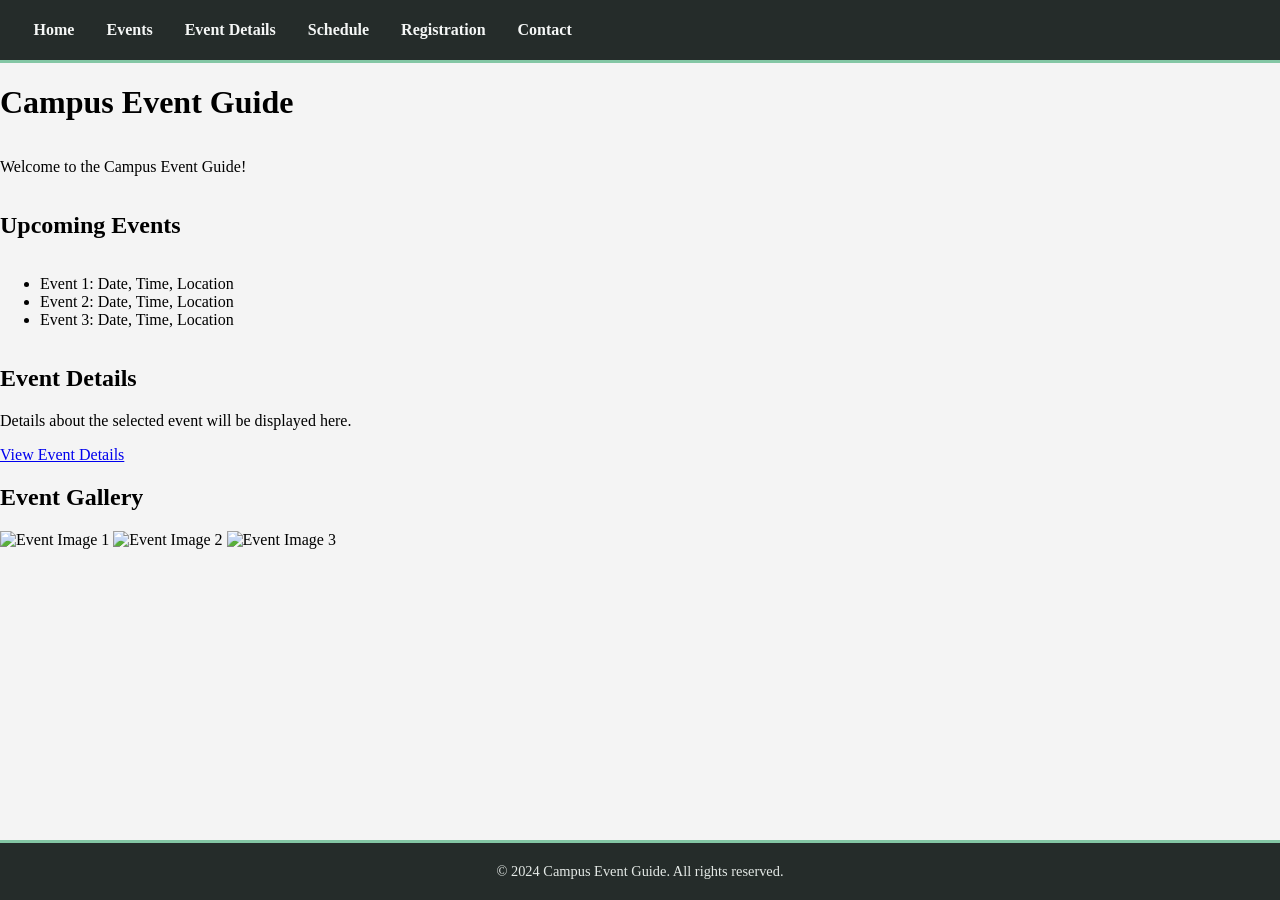
==== index.html @ 4dbb7760 "Page structure with initial styling" ====
<!DOCTYPE html>
<html lang="en">
<head>
    <meta charset="UTF-8">
    <meta name="viewport" content="width=device-width, initial-scale=1.0">
    <title>Campus Event Guide</title>
    <link rel="stylesheet" href="style.css">
</head>
<body>
    <nav class="navbar">
        <ul>
            <li><a href="index.html">Home</a></li>
            <li><a href="events.html">Events</a></li>
            <li><a href="event-details.html">Event Details</a></li>
            <li><a href="schedule.html">Schedule</a></li>
            <li><a href="registration.html">Registration</a></li>
            <li><a href="contact.html">Contact</a></li>
        </ul>
    </nav>
    <div class="content"></div>
        <h1>Campus Event Guide</h1>
        <p>Welcome to the Campus Event Guide!</p>
        <h2>Upcoming Events</h2>
        <ul>
            <li>Event 1: Date, Time, Location</li>
            <li>Event 2: Date, Time, Location</li>
            <li>Event 3: Date, Time, Location</li>
        </ul>
        <div class="event-details">
            <h2>Event Details</h2>
            <p>Details about the selected event will be displayed here.</p>
            <a href="event-details.html">View Event Details</a>
        </div>
        <div class="Gallery">
            <h2>Event Gallery</h2>
            <div class="gallery-images">
                <img src="image1.jpg" alt="Event Image 1">
                <img src="image2.jpg" alt="Event Image 2">
                <img src="image3.jpg" alt="Event Image 3">
            </div>
        </div> 
    </div>
    <footer class="footer">
        <p>&copy; 2024 Campus Event Guide. All rights reserved.</p>
    </footer>
</body>
</html>
---- style.css ----
.body{
    padding: 10px;
    margin: 0;
    background-color: #f4f4f4;
    justify-content: center;

}
body{
    min-height: 100vh;
    margin: 0;
    display: flex;
    flex-direction: column;
    background-color: #f4f4f4;
}
.navbar{
    background-color: #252c2a;
    color: #f5f7f6;
    padding: 0.65rem 1.25rem;
    display: flex;
    justify-content: space-between;
    align-items: center;
    flex-wrap: wrap;
    border-bottom: 3px solid #83c6a4;
    position: sticky;
    top: 0;
    z-index: 10;
}
.navbar ul{
    display: flex;
    align-items: center;
    justify-content: center;
    flex-wrap: wrap;
    gap: 0.3rem;
    list-style: none;
    margin: 0;
    padding: 0;
}
.navbar a{
    display: block;
    padding: 0.65rem 0.85rem;
    border-radius: 4px;
    color: inherit;
    font-weight: 600;
    text-decoration: none;
    transition: background-color 160ms ease, color 160ms ease;
}
.navbar a:hover{
    background-color: #3a4842;
    color: #b9f0ce;
}
.navbar a:focus-visible{
    outline: 2px solid #b9f0ce;
    outline-offset: 2px;
}
.footer{
    background-color: #252c2a;
    color: #e4e9e6;
    padding: 1.25rem;
    text-align: center;
    display: flex;
    align-items: center;
    justify-content: center;
    flex-wrap: wrap;
    border-top: 3px solid #83c6a4;
    font-size: 0.9rem;
    margin-top: auto;
}
.footer p{
    margin: 0;
}
@media (max-width: 560px){
    .navbar{
        justify-content: center;
        padding: 0.5rem;
    }
    .navbar ul{
        gap: 0.15rem;
    }
    .navbar a{
        padding: 0.55rem 0.65rem;
        font-size: 0.9rem;
    }
}
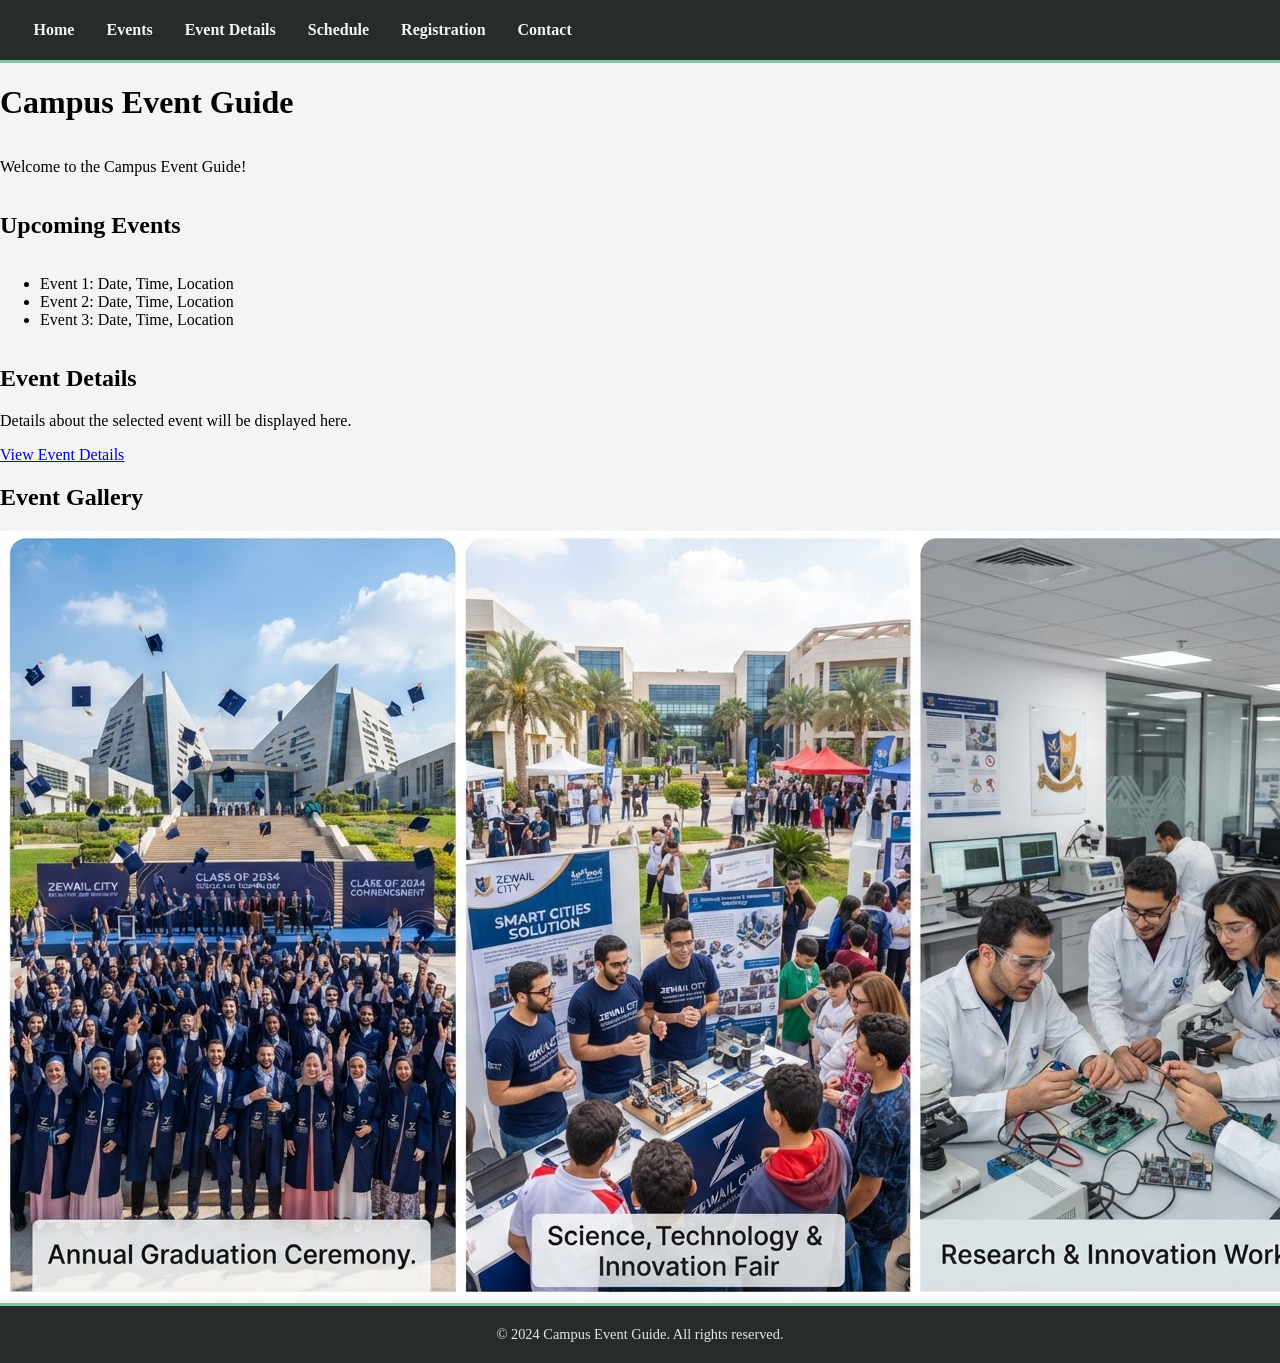
==== commit b4da3afd: "Added Image" ====
--- a/index.html
+++ b/index.html
@@ -34,9 +34,7 @@
         <div class="Gallery">
             <h2>Event Gallery</h2>
             <div class="gallery-images">
-                <img src="image1.jpg" alt="Event Image 1">
-                <img src="image2.jpg" alt="Event Image 2">
-                <img src="image3.jpg" alt="Event Image 3">
+                <img src="Image1.jpg" alt="Event Image 1">
             </div>
         </div> 
     </div>
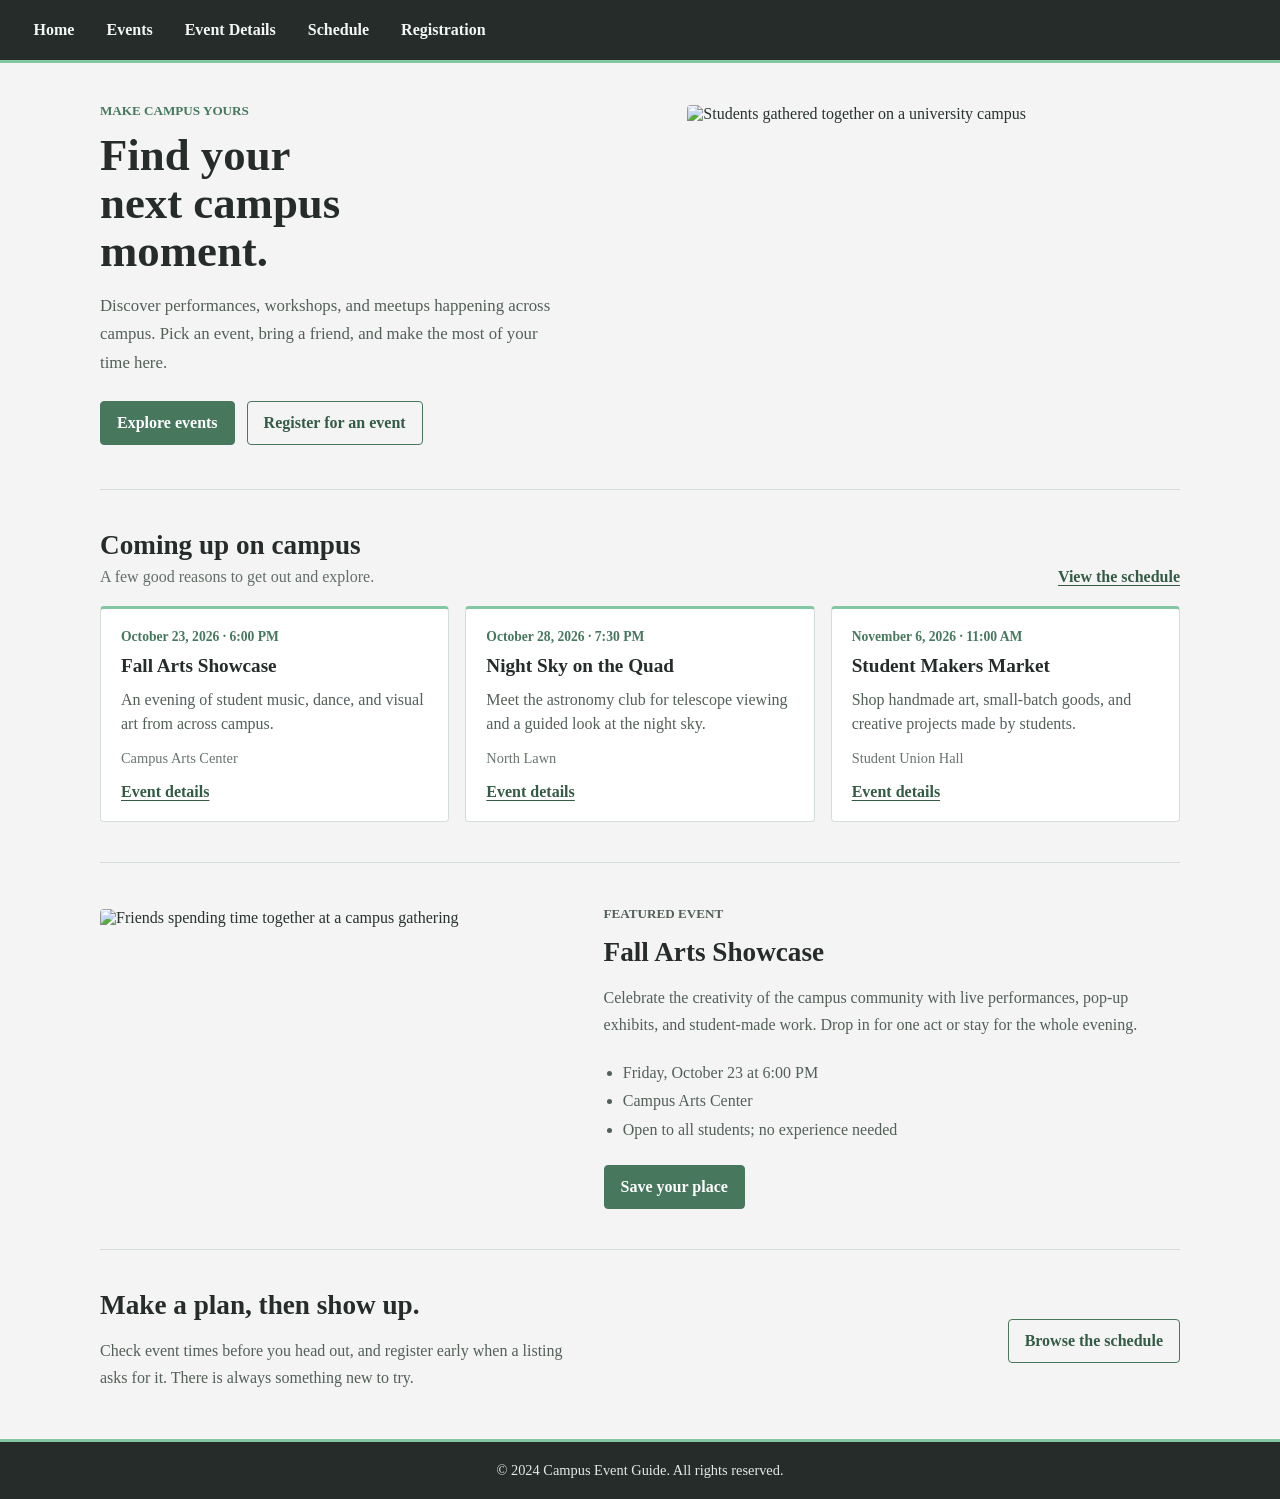
==== commit 39b5c88a: "Removed unused image and completed index page" ====
--- a/index.html
+++ b/index.html
@@ -5,6 +5,197 @@
     <meta name="viewport" content="width=device-width, initial-scale=1.0">
     <title>Campus Event Guide</title>
     <link rel="stylesheet" href="style.css">
+    <style>
+        .home-page,
+        .home-page *{
+            box-sizing: border-box;
+        }
+        .home-page{
+            width: min(1120px, 100%);
+            flex: 1;
+            margin: 0 auto;
+            padding: 2.5rem 1.25rem 3rem;
+            color: #28332e;
+        }
+        .home-intro{
+            display: grid;
+            grid-template-columns: 1fr 0.9fr;
+            align-items: center;
+            gap: 2.5rem;
+            padding-bottom: 2.75rem;
+            border-bottom: 1px solid #d5ddd8;
+        }
+        .eyebrow{
+            margin: 0 0 0.75rem;
+            color: #47785e;
+            font-size: 0.82rem;
+            font-weight: 700;
+            text-transform: uppercase;
+        }
+        .home-intro h1{
+            max-width: 12ch;
+            margin: 0;
+            color: #252c2a;
+            font-size: 2.8rem;
+            line-height: 1.08;
+        }
+        .home-intro p:not(.eyebrow){
+            max-width: 54ch;
+            margin: 1rem 0 1.5rem;
+            color: #526058;
+            font-size: 1.05rem;
+            line-height: 1.7;
+        }
+        .intro-actions{
+            display: flex;
+            flex-wrap: wrap;
+            gap: 0.75rem;
+        }
+        .action-link{
+            display: inline-block;
+            padding: 0.75rem 1rem;
+            border: 1px solid #47785e;
+            border-radius: 4px;
+            color: #fff;
+            background: #47785e;
+            font-weight: 700;
+            text-decoration: none;
+        }
+        .action-link.secondary{
+            color: #345b45;
+            background: transparent;
+        }
+        .action-link:hover{
+            background: #355c46;
+            color: #fff;
+        }
+        .action-link:focus-visible,
+        .text-link:focus-visible{
+            outline: 2px solid #47785e;
+            outline-offset: 3px;
+        }
+        .intro-image{
+            display: block;
+            width: 100%;
+            aspect-ratio: 16 / 11;
+            object-fit: cover;
+            border-radius: 4px;
+        }
+        .home-section{
+            padding: 2.5rem 0;
+            border-bottom: 1px solid #d5ddd8;
+        }
+        .section-heading{
+            display: flex;
+            align-items: end;
+            justify-content: space-between;
+            gap: 1rem;
+            margin-bottom: 1.25rem;
+        }
+        .section-heading h2,
+        .feature-copy h2,
+        .visit-copy h2{
+            margin: 0;
+            color: #252c2a;
+            font-size: 1.7rem;
+        }
+        .section-heading p{
+            margin: 0.4rem 0 0;
+            color: #626e67;
+        }
+        .text-link{
+            color: #345b45;
+            font-weight: 700;
+            text-underline-offset: 3px;
+        }
+        .event-list{
+            display: grid;
+            grid-template-columns: repeat(3, minmax(0, 1fr));
+            gap: 1rem;
+        }
+        .event-card{
+            padding: 1.25rem;
+            border: 1px solid #d5ddd8;
+            border-top: 3px solid #83c6a4;
+            border-radius: 4px;
+            background: #fff;
+        }
+        .event-date{
+            margin: 0 0 0.65rem;
+            color: #47785e;
+            font-size: 0.85rem;
+            font-weight: 700;
+        }
+        .event-card h3{
+            margin: 0 0 0.65rem;
+            color: #252c2a;
+            font-size: 1.2rem;
+        }
+        .event-card p:not(.event-date){
+            margin: 0 0 0.8rem;
+            color: #526058;
+            line-height: 1.55;
+        }
+        .event-place{
+            display: block;
+            margin-bottom: 1rem;
+            color: #68756d;
+            font-size: 0.9rem;
+        }
+        .feature-row{
+            display: grid;
+            grid-template-columns: 0.9fr 1.1fr;
+            align-items: center;
+            gap: 2rem;
+        }
+        .feature-row img{
+            display: block;
+            width: 100%;
+            aspect-ratio: 16 / 10;
+            object-fit: cover;
+            border-radius: 4px;
+        }
+        .feature-copy p,
+        .visit-copy p{
+            color: #526058;
+            line-height: 1.7;
+        }
+        .feature-facts{
+            margin: 1.25rem 0;
+            padding-left: 1.2rem;
+            color: #526058;
+            line-height: 1.8;
+        }
+        .visit-section{
+            display: flex;
+            align-items: center;
+            justify-content: space-between;
+            gap: 2rem;
+            padding: 2.5rem 0 0;
+        }
+        .visit-copy p{
+            max-width: 60ch;
+            margin-bottom: 0;
+        }
+        @media (max-width: 760px){
+            .home-intro,
+            .feature-row{
+                grid-template-columns: 1fr;
+                gap: 1.5rem;
+            }
+            .home-intro h1{
+                font-size: 2.3rem;
+            }
+            .event-list{
+                grid-template-columns: 1fr;
+            }
+            .section-heading,
+            .visit-section{
+                align-items: flex-start;
+                flex-direction: column;
+            }
+        }
+    </style>
 </head>
 <body>
     <nav class="navbar">
@@ -14,30 +205,78 @@
             <li><a href="event-details.html">Event Details</a></li>
             <li><a href="schedule.html">Schedule</a></li>
             <li><a href="registration.html">Registration</a></li>
-            <li><a href="contact.html">Contact</a></li>
         </ul>
     </nav>
-    <div class="content"></div>
-        <h1>Campus Event Guide</h1>
-        <p>Welcome to the Campus Event Guide!</p>
-        <h2>Upcoming Events</h2>
-        <ul>
-            <li>Event 1: Date, Time, Location</li>
-            <li>Event 2: Date, Time, Location</li>
-            <li>Event 3: Date, Time, Location</li>
-        </ul>
-        <div class="event-details">
-            <h2>Event Details</h2>
-            <p>Details about the selected event will be displayed here.</p>
-            <a href="event-details.html">View Event Details</a>
-        </div>
-        <div class="Gallery">
-            <h2>Event Gallery</h2>
-            <div class="gallery-images">
-                <img src="Image1.jpg" alt="Event Image 1">
-            </div>
-        </div> 
-    </div>
+    <main class="home-page">
+        <section class="home-intro" aria-labelledby="home-title">
+            <div>
+                <p class="eyebrow">Make campus yours</p>
+                <h1 id="home-title">Find your next campus moment.</h1>
+                <p>Discover performances, workshops, and meetups happening across campus. Pick an event, bring a friend, and make the most of your time here.</p>
+                <div class="intro-actions">
+                    <a class="action-link" href="events.html">Explore events</a>
+                    <a class="action-link secondary" href="registration.html">Register for an event</a>
+                </div>
+            </div>
+            <img class="intro-image" src="https://images.unsplash.com/photo-1523580494863-6f3031224c94?auto=format&amp;fit=crop&amp;w=1200&amp;q=85" alt="Students gathered together on a university campus">
+        </section>
+
+        <section class="home-section" aria-labelledby="upcoming-title">
+            <div class="section-heading">
+                <div>
+                    <h2 id="upcoming-title">Coming up on campus</h2>
+                    <p>A few good reasons to get out and explore.</p>
+                </div>
+                <a class="text-link" href="schedule.html">View the schedule</a>
+            </div>
+            <div class="event-list">
+                <article class="event-card">
+                    <p class="event-date"><time datetime="2026-10-23">October 23, 2026</time> · 6:00 PM</p>
+                    <h3>Fall Arts Showcase</h3>
+                    <p>An evening of student music, dance, and visual art from across campus.</p>
+                    <span class="event-place">Campus Arts Center</span>
+                    <a class="text-link" href="event-details.html">Event details</a>
+                </article>
+                <article class="event-card">
+                    <p class="event-date"><time datetime="2026-10-28">October 28, 2026</time> · 7:30 PM</p>
+                    <h3>Night Sky on the Quad</h3>
+                    <p>Meet the astronomy club for telescope viewing and a guided look at the night sky.</p>
+                    <span class="event-place">North Lawn</span>
+                    <a class="text-link" href="event-details.html">Event details</a>
+                </article>
+                <article class="event-card">
+                    <p class="event-date"><time datetime="2026-11-06">November 6, 2026</time> · 11:00 AM</p>
+                    <h3>Student Makers Market</h3>
+                    <p>Shop handmade art, small-batch goods, and creative projects made by students.</p>
+                    <span class="event-place">Student Union Hall</span>
+                    <a class="text-link" href="event-details.html">Event details</a>
+                </article>
+            </div>
+        </section>
+
+        <section class="home-section feature-row" aria-labelledby="featured-title">
+            <img src="https://images.unsplash.com/photo-1511632765486-a01980e01a18?auto=format&amp;fit=crop&amp;w=1000&amp;q=85" alt="Friends spending time together at a campus gathering" loading="lazy">
+            <div class="feature-copy">
+                <p class="eyebrow">Featured event</p>
+                <h2 id="featured-title">Fall Arts Showcase</h2>
+                <p>Celebrate the creativity of the campus community with live performances, pop-up exhibits, and student-made work. Drop in for one act or stay for the whole evening.</p>
+                <ul class="feature-facts">
+                    <li>Friday, October 23 at 6:00 PM</li>
+                    <li>Campus Arts Center</li>
+                    <li>Open to all students; no experience needed</li>
+                </ul>
+                <a class="action-link" href="registration.html">Save your place</a>
+            </div>
+        </section>
+
+        <section class="visit-section" aria-labelledby="visit-title">
+            <div class="visit-copy">
+                <h2 id="visit-title">Make a plan, then show up.</h2>
+                <p>Check event times before you head out, and register early when a listing asks for it. There is always something new to try.</p>
+            </div>
+            <a class="action-link secondary" href="schedule.html">Browse the schedule</a>
+        </section>
+    </main>
     <footer class="footer">
         <p>&copy; 2024 Campus Event Guide. All rights reserved.</p>
     </footer>
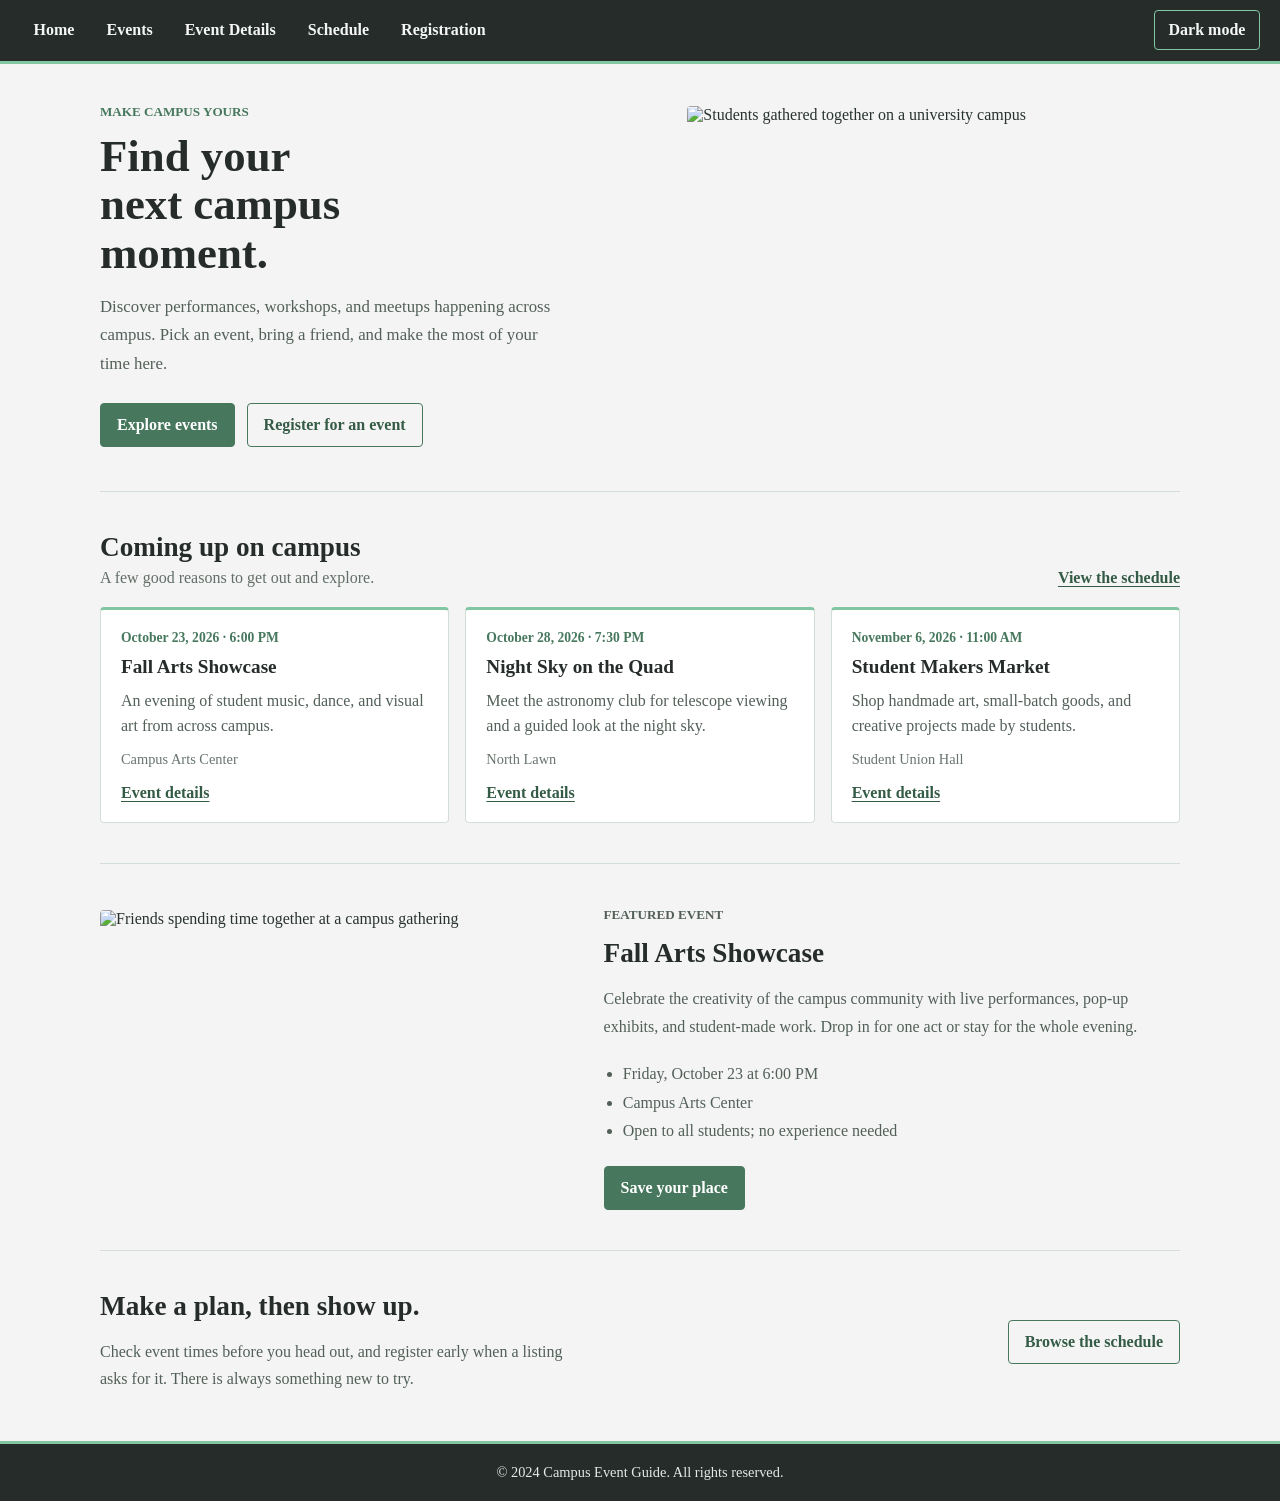
==== commit e9d0e231: "Added Dark Mode" ====
--- a/index.html
+++ b/index.html
@@ -176,6 +176,53 @@
         .visit-copy p{
             max-width: 60ch;
             margin-bottom: 0;
+        }
+        body.dark-mode{
+            background-color: #171d19;
+            color: #e4e9e6;
+        }
+        body.dark-mode .home-page{
+            color: #e4e9e6;
+        }
+        body.dark-mode .home-intro,
+        body.dark-mode .home-section{
+            border-color: #39463e;
+        }
+        body.dark-mode .home-intro h1,
+        body.dark-mode .section-heading h2,
+        body.dark-mode .feature-copy h2,
+        body.dark-mode .visit-copy h2,
+        body.dark-mode .event-card h3{
+            color: #f2f5f3;
+        }
+        body.dark-mode .home-intro p:not(.eyebrow),
+        body.dark-mode .section-heading p,
+        body.dark-mode .event-card p:not(.event-date),
+        body.dark-mode .feature-copy p,
+        body.dark-mode .visit-copy p,
+        body.dark-mode .feature-facts{
+            color: #c1cbc4;
+        }
+        body.dark-mode .eyebrow,
+        body.dark-mode .text-link,
+        body.dark-mode .event-date{
+            color: #a9dfbd;
+        }
+        body.dark-mode .event-card{
+            border-color: #405047;
+            border-top-color: #83c6a4;
+            background-color: #222b26;
+        }
+        body.dark-mode .event-place{
+            color: #aab7ae;
+        }
+        body.dark-mode .action-link.secondary{
+            border-color: #83c6a4;
+            color: #b9e9ca;
+        }
+        body.dark-mode .action-link.secondary:hover{
+            background-color: #355c46;
+            color: #fff;
         }
         @media (max-width: 760px){
             .home-intro,
@@ -206,6 +253,7 @@
             <li><a href="schedule.html">Schedule</a></li>
             <li><a href="registration.html">Registration</a></li>
         </ul>
+        <button class="theme-toggle" type="button" aria-pressed="false">Dark mode</button>
     </nav>
     <main class="home-page">
         <section class="home-intro" aria-labelledby="home-title">
@@ -280,5 +328,14 @@
     <footer class="footer">
         <p>&copy; 2024 Campus Event Guide. All rights reserved.</p>
     </footer>
+    <script>
+        const themeToggle = document.querySelector(".theme-toggle");
+
+        themeToggle.addEventListener("click", () => {
+            const darkModeEnabled = document.body.classList.toggle("dark-mode");
+            themeToggle.setAttribute("aria-pressed", String(darkModeEnabled));
+            themeToggle.textContent = darkModeEnabled ? "Light mode" : "Dark mode";
+        });
+    </script>
 </body>
 </html>
--- a/style.css
+++ b/style.css
@@ -52,6 +52,29 @@
     outline: 2px solid #b9f0ce;
     outline-offset: 2px;
 }
+.theme-toggle{
+    display: inline-flex;
+    align-items: center;
+    justify-content: center;
+    min-height: 40px;
+    margin-left: auto;
+    padding: 0.55rem 0.85rem;
+    border: 1px solid #83c6a4;
+    border-radius: 4px;
+    background: transparent;
+    color: #f5f7f6;
+    font: inherit;
+    font-weight: 600;
+    cursor: pointer;
+}
+.theme-toggle:hover{
+    background-color: #3a4842;
+    color: #b9f0ce;
+}
+.theme-toggle:focus-visible{
+    outline: 2px solid #b9f0ce;
+    outline-offset: 2px;
+}
 .footer{
     background-color: #252c2a;
     color: #e4e9e6;
@@ -80,4 +103,9 @@
         padding: 0.55rem 0.65rem;
         font-size: 0.9rem;
     }
+    .theme-toggle{
+        min-height: 36px;
+        padding: 0.45rem 0.7rem;
+        font-size: 0.9rem;
+    }
 }
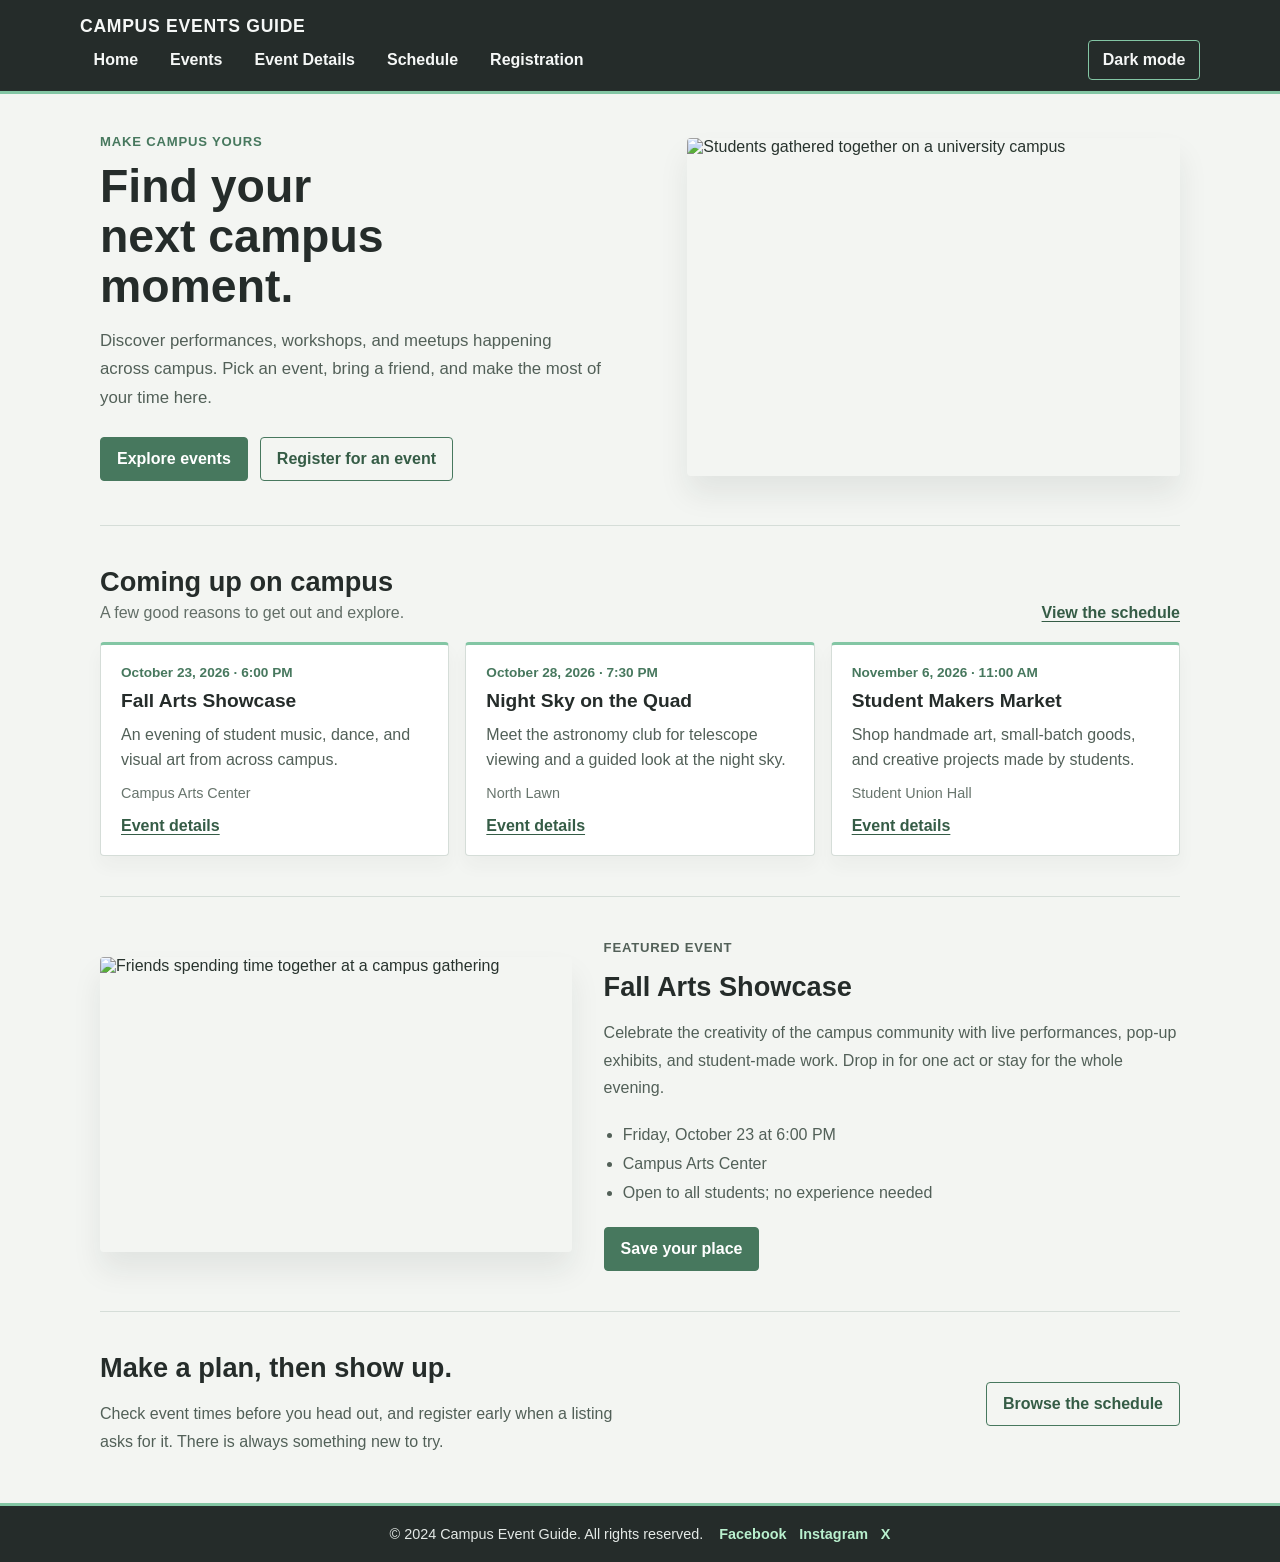
==== commit 72cadffc: "Completed requirments for the Index page" ====
--- a/index.html
+++ b/index.html
@@ -5,256 +5,26 @@
     <meta name="viewport" content="width=device-width, initial-scale=1.0">
     <title>Campus Event Guide</title>
     <link rel="stylesheet" href="style.css">
-    <style>
-        .home-page,
-        .home-page *{
-            box-sizing: border-box;
-        }
-        .home-page{
-            width: min(1120px, 100%);
-            flex: 1;
-            margin: 0 auto;
-            padding: 2.5rem 1.25rem 3rem;
-            color: #28332e;
-        }
-        .home-intro{
-            display: grid;
-            grid-template-columns: 1fr 0.9fr;
-            align-items: center;
-            gap: 2.5rem;
-            padding-bottom: 2.75rem;
-            border-bottom: 1px solid #d5ddd8;
-        }
-        .eyebrow{
-            margin: 0 0 0.75rem;
-            color: #47785e;
-            font-size: 0.82rem;
-            font-weight: 700;
-            text-transform: uppercase;
-        }
-        .home-intro h1{
-            max-width: 12ch;
-            margin: 0;
-            color: #252c2a;
-            font-size: 2.8rem;
-            line-height: 1.08;
-        }
-        .home-intro p:not(.eyebrow){
-            max-width: 54ch;
-            margin: 1rem 0 1.5rem;
-            color: #526058;
-            font-size: 1.05rem;
-            line-height: 1.7;
-        }
-        .intro-actions{
-            display: flex;
-            flex-wrap: wrap;
-            gap: 0.75rem;
-        }
-        .action-link{
-            display: inline-block;
-            padding: 0.75rem 1rem;
-            border: 1px solid #47785e;
-            border-radius: 4px;
-            color: #fff;
-            background: #47785e;
-            font-weight: 700;
-            text-decoration: none;
-        }
-        .action-link.secondary{
-            color: #345b45;
-            background: transparent;
-        }
-        .action-link:hover{
-            background: #355c46;
-            color: #fff;
-        }
-        .action-link:focus-visible,
-        .text-link:focus-visible{
-            outline: 2px solid #47785e;
-            outline-offset: 3px;
-        }
-        .intro-image{
-            display: block;
-            width: 100%;
-            aspect-ratio: 16 / 11;
-            object-fit: cover;
-            border-radius: 4px;
-        }
-        .home-section{
-            padding: 2.5rem 0;
-            border-bottom: 1px solid #d5ddd8;
-        }
-        .section-heading{
-            display: flex;
-            align-items: end;
-            justify-content: space-between;
-            gap: 1rem;
-            margin-bottom: 1.25rem;
-        }
-        .section-heading h2,
-        .feature-copy h2,
-        .visit-copy h2{
-            margin: 0;
-            color: #252c2a;
-            font-size: 1.7rem;
-        }
-        .section-heading p{
-            margin: 0.4rem 0 0;
-            color: #626e67;
-        }
-        .text-link{
-            color: #345b45;
-            font-weight: 700;
-            text-underline-offset: 3px;
-        }
-        .event-list{
-            display: grid;
-            grid-template-columns: repeat(3, minmax(0, 1fr));
-            gap: 1rem;
-        }
-        .event-card{
-            padding: 1.25rem;
-            border: 1px solid #d5ddd8;
-            border-top: 3px solid #83c6a4;
-            border-radius: 4px;
-            background: #fff;
-        }
-        .event-date{
-            margin: 0 0 0.65rem;
-            color: #47785e;
-            font-size: 0.85rem;
-            font-weight: 700;
-        }
-        .event-card h3{
-            margin: 0 0 0.65rem;
-            color: #252c2a;
-            font-size: 1.2rem;
-        }
-        .event-card p:not(.event-date){
-            margin: 0 0 0.8rem;
-            color: #526058;
-            line-height: 1.55;
-        }
-        .event-place{
-            display: block;
-            margin-bottom: 1rem;
-            color: #68756d;
-            font-size: 0.9rem;
-        }
-        .feature-row{
-            display: grid;
-            grid-template-columns: 0.9fr 1.1fr;
-            align-items: center;
-            gap: 2rem;
-        }
-        .feature-row img{
-            display: block;
-            width: 100%;
-            aspect-ratio: 16 / 10;
-            object-fit: cover;
-            border-radius: 4px;
-        }
-        .feature-copy p,
-        .visit-copy p{
-            color: #526058;
-            line-height: 1.7;
-        }
-        .feature-facts{
-            margin: 1.25rem 0;
-            padding-left: 1.2rem;
-            color: #526058;
-            line-height: 1.8;
-        }
-        .visit-section{
-            display: flex;
-            align-items: center;
-            justify-content: space-between;
-            gap: 2rem;
-            padding: 2.5rem 0 0;
-        }
-        .visit-copy p{
-            max-width: 60ch;
-            margin-bottom: 0;
-        }
-        body.dark-mode{
-            background-color: #171d19;
-            color: #e4e9e6;
-        }
-        body.dark-mode .home-page{
-            color: #e4e9e6;
-        }
-        body.dark-mode .home-intro,
-        body.dark-mode .home-section{
-            border-color: #39463e;
-        }
-        body.dark-mode .home-intro h1,
-        body.dark-mode .section-heading h2,
-        body.dark-mode .feature-copy h2,
-        body.dark-mode .visit-copy h2,
-        body.dark-mode .event-card h3{
-            color: #f2f5f3;
-        }
-        body.dark-mode .home-intro p:not(.eyebrow),
-        body.dark-mode .section-heading p,
-        body.dark-mode .event-card p:not(.event-date),
-        body.dark-mode .feature-copy p,
-        body.dark-mode .visit-copy p,
-        body.dark-mode .feature-facts{
-            color: #c1cbc4;
-        }
-        body.dark-mode .eyebrow,
-        body.dark-mode .text-link,
-        body.dark-mode .event-date{
-            color: #a9dfbd;
-        }
-        body.dark-mode .event-card{
-            border-color: #405047;
-            border-top-color: #83c6a4;
-            background-color: #222b26;
-        }
-        body.dark-mode .event-place{
-            color: #aab7ae;
-        }
-        body.dark-mode .action-link.secondary{
-            border-color: #83c6a4;
-            color: #b9e9ca;
-        }
-        body.dark-mode .action-link.secondary:hover{
-            background-color: #355c46;
-            color: #fff;
-        }
-        @media (max-width: 760px){
-            .home-intro,
-            .feature-row{
-                grid-template-columns: 1fr;
-                gap: 1.5rem;
-            }
-            .home-intro h1{
-                font-size: 2.3rem;
-            }
-            .event-list{
-                grid-template-columns: 1fr;
-            }
-            .section-heading,
-            .visit-section{
-                align-items: flex-start;
-                flex-direction: column;
-            }
-        }
-    </style>
 </head>
 <body>
-    <nav class="navbar">
-        <ul>
-            <li><a href="index.html">Home</a></li>
-            <li><a href="events.html">Events</a></li>
-            <li><a href="event-details.html">Event Details</a></li>
-            <li><a href="schedule.html">Schedule</a></li>
-            <li><a href="registration.html">Registration</a></li>
-        </ul>
-        <button class="theme-toggle" type="button" aria-pressed="false">Dark mode</button>
-    </nav>
+    <header class="site-header">
+        <div class="brand-wrap">
+            <span class="brand-mark">Campus Events Guide</span>
+        </div>
+        <nav class="navbar" aria-label="Main navigation">
+            <ul>
+                <li><a href="index.html">Home</a></li>
+                <li><a href="events.html">Events</a></li>
+                <li><a href="event-details.html">Event Details</a></li>
+                <li><a href="schedule.html">Schedule</a></li>
+                <li><a href="registration.html">Registration</a></li>
+            </ul>
+            <label class="theme-toggle" for="theme-toggle">
+                <input id="theme-toggle" type="checkbox" aria-label="Toggle dark mode">
+                <span>Dark mode</span>
+            </label>
+        </nav>
+    </header>
     <main class="home-page">
         <section class="home-intro" aria-labelledby="home-title">
             <div>
@@ -326,16 +96,14 @@
         </section>
     </main>
     <footer class="footer">
-        <p>&copy; 2024 Campus Event Guide. All rights reserved.</p>
+        <div class="footer-content">
+            <p>&copy; 2024 Campus Event Guide. All rights reserved.</p>
+            <ul class="social-links" aria-label="Social media links">
+                <li><a href="https://www.facebook.com" target="_blank" rel="noreferrer">Facebook</a></li>
+                <li><a href="https://www.instagram.com" target="_blank" rel="noreferrer">Instagram</a></li>
+                <li><a href="https://www.x.com" target="_blank" rel="noreferrer">X</a></li>
+            </ul>
+        </div>
     </footer>
-    <script>
-        const themeToggle = document.querySelector(".theme-toggle");
-
-        themeToggle.addEventListener("click", () => {
-            const darkModeEnabled = document.body.classList.toggle("dark-mode");
-            themeToggle.setAttribute("aria-pressed", String(darkModeEnabled));
-            themeToggle.textContent = darkModeEnabled ? "Light mode" : "Dark mode";
-        });
-    </script>
 </body>
 </html>
--- a/style.css
+++ b/style.css
@@ -1,31 +1,73 @@
-.body{
-    padding: 10px;
-    margin: 0;
-    background-color: #f4f4f4;
-    justify-content: center;
-
-}
-body{
+:root {
+    --bg: #f3f5f2;
+    --surface: #ffffff;
+    --surface-alt: #edf3ee;
+    --text: #28332e;
+    --muted: #526058;
+    --accent: #47785e;
+    --accent-strong: #355c46;
+    --accent-soft: #83c6a4;
+    --border: #d5ddd8;
+    --shadow: rgba(28, 39, 34, 0.08);
+}
+
+* {
+    box-sizing: border-box;
+}
+
+html {
+    scroll-behavior: smooth;
+}
+
+body {
     min-height: 100vh;
     margin: 0;
     display: flex;
     flex-direction: column;
-    background-color: #f4f4f4;
-}
-.navbar{
+    background: var(--bg);
+    color: var(--text);
+    font-family: Arial, Helvetica, sans-serif;
+}
+
+img {
+    max-width: 100%;
+}
+
+.site-header {
     background-color: #252c2a;
-    color: #f5f7f6;
-    padding: 0.65rem 1.25rem;
-    display: flex;
-    justify-content: space-between;
-    align-items: center;
-    flex-wrap: wrap;
-    border-bottom: 3px solid #83c6a4;
+    border-bottom: 3px solid var(--accent-soft);
     position: sticky;
     top: 0;
     z-index: 10;
 }
-.navbar ul{
+
+.brand-wrap {
+    width: min(1120px, calc(100% - 2.5rem));
+    margin: 0 auto;
+    padding: 1rem 0 0.2rem;
+}
+
+.brand-mark {
+    display: inline-block;
+    color: #f5f7f6;
+    font-size: 1.1rem;
+    font-weight: 700;
+    letter-spacing: 0.04em;
+    text-transform: uppercase;
+}
+
+.navbar {
+    width: min(1120px, calc(100% - 2.5rem));
+    margin: 0 auto;
+    color: #f5f7f6;
+    padding: 0 0 0.65rem;
+    display: flex;
+    justify-content: space-between;
+    align-items: center;
+    flex-wrap: wrap;
+}
+
+.navbar ul {
     display: flex;
     align-items: center;
     justify-content: center;
@@ -35,7 +77,8 @@
     margin: 0;
     padding: 0;
 }
-.navbar a{
+
+.navbar a {
     display: block;
     padding: 0.65rem 0.85rem;
     border-radius: 4px;
@@ -44,68 +87,404 @@
     text-decoration: none;
     transition: background-color 160ms ease, color 160ms ease;
 }
-.navbar a:hover{
+
+.navbar a:hover,
+.navbar a:focus-visible {
     background-color: #3a4842;
     color: #b9f0ce;
 }
-.navbar a:focus-visible{
-    outline: 2px solid #b9f0ce;
-    outline-offset: 2px;
-}
-.theme-toggle{
+
+.theme-toggle {
+    position: relative;
     display: inline-flex;
     align-items: center;
     justify-content: center;
     min-height: 40px;
     margin-left: auto;
     padding: 0.55rem 0.85rem;
-    border: 1px solid #83c6a4;
+    border: 1px solid var(--accent-soft);
     border-radius: 4px;
     background: transparent;
     color: #f5f7f6;
     font: inherit;
     font-weight: 600;
     cursor: pointer;
-}
-.theme-toggle:hover{
+    transition: background-color 160ms ease, color 160ms ease, border-color 160ms ease;
+}
+
+.theme-toggle input {
+    position: absolute;
+    inset: 0;
+    width: 100%;
+    height: 100%;
+    margin: 0;
+    opacity: 0;
+    cursor: pointer;
+}
+
+.theme-toggle:hover,
+.theme-toggle:focus-within {
     background-color: #3a4842;
     color: #b9f0ce;
 }
-.theme-toggle:focus-visible{
-    outline: 2px solid #b9f0ce;
-    outline-offset: 2px;
-}
-.footer{
+
+.home-page {
+    width: min(1120px, 100%);
+    flex: 1;
+    margin: 0 auto;
+    padding: 2.5rem 1.25rem 3rem;
+    color: var(--text);
+}
+
+.home-intro {
+    display: grid;
+    grid-template-columns: 1fr 0.9fr;
+    align-items: center;
+    gap: 2.5rem;
+    padding-bottom: 2.75rem;
+    border-bottom: 1px solid var(--border);
+}
+
+.eyebrow {
+    margin: 0 0 0.75rem;
+    color: var(--accent);
+    font-size: 0.82rem;
+    font-weight: 700;
+    text-transform: uppercase;
+    letter-spacing: 0.06em;
+}
+
+.home-intro h1 {
+    max-width: 12ch;
+    margin: 0;
+    color: #252c2a;
+    font-size: clamp(2.2rem, 4vw, 2.9rem);
+    line-height: 1.08;
+}
+
+.home-intro p:not(.eyebrow) {
+    max-width: 54ch;
+    margin: 1rem 0 1.5rem;
+    color: var(--muted);
+    font-size: 1.05rem;
+    line-height: 1.7;
+}
+
+.intro-actions,
+.visit-section {
+    display: flex;
+    flex-wrap: wrap;
+    gap: 0.75rem;
+}
+
+.action-link {
+    display: inline-block;
+    padding: 0.75rem 1rem;
+    border: 1px solid var(--accent);
+    border-radius: 4px;
+    color: #fff;
+    background: var(--accent);
+    font-weight: 700;
+    text-decoration: none;
+    transition: background-color 160ms ease, color 160ms ease, transform 160ms ease;
+}
+
+.action-link.secondary {
+    color: var(--accent-strong);
+    background: transparent;
+}
+
+.action-link:hover,
+.action-link:focus-visible,
+.text-link:hover,
+.text-link:focus-visible {
+    background: var(--accent-strong);
+    color: #fff;
+    transform: translateY(-1px);
+}
+
+.action-link:focus-visible,
+.text-link:focus-visible,
+.theme-toggle:focus-within {
+    outline: 2px solid var(--accent);
+    outline-offset: 3px;
+}
+
+.intro-image {
+    display: block;
+    width: 100%;
+    aspect-ratio: 16 / 11;
+    object-fit: cover;
+    border-radius: 4px;
+    box-shadow: 0 18px 30px var(--shadow);
+}
+
+.home-section {
+    padding: 2.5rem 0;
+    border-bottom: 1px solid var(--border);
+}
+
+.section-heading {
+    display: flex;
+    align-items: end;
+    justify-content: space-between;
+    gap: 1rem;
+    margin-bottom: 1.25rem;
+}
+
+.section-heading h2,
+.feature-copy h2,
+.visit-copy h2 {
+    margin: 0;
+    color: #252c2a;
+    font-size: 1.7rem;
+}
+
+.section-heading p {
+    margin: 0.4rem 0 0;
+    color: #626e67;
+}
+
+.text-link {
+    color: var(--accent-strong);
+    font-weight: 700;
+    text-underline-offset: 3px;
+    transition: color 160ms ease, background-color 160ms ease;
+}
+
+.event-list {
+    display: grid;
+    grid-template-columns: repeat(3, minmax(0, 1fr));
+    gap: 1rem;
+}
+
+.event-card {
+    padding: 1.25rem;
+    border: 1px solid var(--border);
+    border-top: 3px solid var(--accent-soft);
+    border-radius: 4px;
+    background: var(--surface);
+    box-shadow: 0 10px 18px rgba(40, 51, 46, 0.04);
+    transition: transform 160ms ease, box-shadow 160ms ease;
+}
+
+.event-card:hover {
+    transform: translateY(-2px);
+    box-shadow: 0 14px 22px rgba(40, 51, 46, 0.08);
+}
+
+.event-date {
+    margin: 0 0 0.65rem;
+    color: var(--accent);
+    font-size: 0.85rem;
+    font-weight: 700;
+}
+
+.event-card h3 {
+    margin: 0 0 0.65rem;
+    color: #252c2a;
+    font-size: 1.2rem;
+}
+
+.event-card p:not(.event-date) {
+    margin: 0 0 0.8rem;
+    color: var(--muted);
+    line-height: 1.55;
+}
+
+.event-place {
+    display: block;
+    margin-bottom: 1rem;
+    color: #68756d;
+    font-size: 0.9rem;
+}
+
+.feature-row {
+    display: grid;
+    grid-template-columns: 0.9fr 1.1fr;
+    align-items: center;
+    gap: 2rem;
+}
+
+.feature-row img {
+    display: block;
+    width: 100%;
+    aspect-ratio: 16 / 10;
+    object-fit: cover;
+    border-radius: 4px;
+    box-shadow: 0 18px 30px var(--shadow);
+}
+
+.feature-copy p,
+.visit-copy p {
+    color: var(--muted);
+    line-height: 1.7;
+}
+
+.feature-facts {
+    margin: 1.25rem 0;
+    padding-left: 1.2rem;
+    color: var(--muted);
+    line-height: 1.8;
+}
+
+.visit-section {
+    align-items: center;
+    justify-content: space-between;
+    gap: 2rem;
+    padding-top: 2.5rem;
+}
+
+.visit-copy p {
+    max-width: 60ch;
+    margin-bottom: 0;
+}
+
+.footer {
     background-color: #252c2a;
     color: #e4e9e6;
     padding: 1.25rem;
-    text-align: center;
+    border-top: 3px solid var(--accent-soft);
+    font-size: 0.9rem;
+    margin-top: auto;
+}
+
+.footer-content {
+    width: min(1120px, calc(100% - 2rem));
+    margin: 0 auto;
     display: flex;
     align-items: center;
     justify-content: center;
     flex-wrap: wrap;
-    border-top: 3px solid #83c6a4;
-    font-size: 0.9rem;
-    margin-top: auto;
-}
-.footer p{
-    margin: 0;
-}
-@media (max-width: 560px){
-    .navbar{
+    gap: 1rem;
+    text-align: center;
+}
+
+.footer p {
+    margin: 0;
+}
+
+.social-links {
+    display: flex;
+    align-items: center;
+    justify-content: center;
+    flex-wrap: wrap;
+    gap: 0.8rem;
+    margin: 0;
+    padding: 0;
+    list-style: none;
+}
+
+.social-links a {
+    color: #b9f0ce;
+    font-weight: 600;
+    text-decoration: none;
+}
+
+.social-links a:hover,
+.social-links a:focus-visible {
+    text-decoration: underline;
+}
+
+body:has(#theme-toggle:checked) {
+    background-color: #171d19;
+    color: #e4e9e6;
+}
+
+body:has(#theme-toggle:checked) .home-page,
+body:has(#theme-toggle:checked) .home-page * {
+    color: #e4e9e6;
+}
+
+body:has(#theme-toggle:checked) .home-intro,
+body:has(#theme-toggle:checked) .home-section {
+    border-color: #39463e;
+}
+
+body:has(#theme-toggle:checked) .home-intro h1,
+body:has(#theme-toggle:checked) .section-heading h2,
+body:has(#theme-toggle:checked) .feature-copy h2,
+body:has(#theme-toggle:checked) .visit-copy h2,
+body:has(#theme-toggle:checked) .event-card h3 {
+    color: #f2f5f3;
+}
+
+body:has(#theme-toggle:checked) .home-intro p:not(.eyebrow),
+body:has(#theme-toggle:checked) .section-heading p,
+body:has(#theme-toggle:checked) .event-card p:not(.event-date),
+body:has(#theme-toggle:checked) .feature-copy p,
+body:has(#theme-toggle:checked) .visit-copy p,
+body:has(#theme-toggle:checked) .feature-facts {
+    color: #c1cbc4;
+}
+
+body:has(#theme-toggle:checked) .eyebrow,
+body:has(#theme-toggle:checked) .text-link,
+body:has(#theme-toggle:checked) .event-date {
+    color: #a9dfbd;
+}
+
+body:has(#theme-toggle:checked) .event-card {
+    border-color: #405047;
+    border-top-color: #83c6a4;
+    background-color: #222b26;
+}
+
+body:has(#theme-toggle:checked) .event-place {
+    color: #aab7ae;
+}
+
+body:has(#theme-toggle:checked) .action-link.secondary {
+    border-color: #83c6a4;
+    color: #b9e9ca;
+}
+
+body:has(#theme-toggle:checked) .action-link.secondary:hover,
+body:has(#theme-toggle:checked) .action-link.secondary:focus-visible {
+    background-color: var(--accent-strong);
+    color: #fff;
+}
+
+@media (max-width: 760px) {
+    .home-intro,
+    .feature-row {
+        grid-template-columns: 1fr;
+        gap: 1.5rem;
+    }
+
+    .home-intro h1 {
+        font-size: 2.3rem;
+    }
+
+    .event-list {
+        grid-template-columns: 1fr;
+    }
+
+    .section-heading,
+    .visit-section {
+        align-items: flex-start;
+        flex-direction: column;
+    }
+}
+
+@media (max-width: 560px) {
+    .navbar {
         justify-content: center;
         padding: 0.5rem;
     }
-    .navbar ul{
+
+    .navbar ul {
         gap: 0.15rem;
     }
-    .navbar a{
+
+    .navbar a {
         padding: 0.55rem 0.65rem;
         font-size: 0.9rem;
     }
-    .theme-toggle{
+
+    .theme-toggle {
         min-height: 36px;
         padding: 0.45rem 0.7rem;
         font-size: 0.9rem;
     }
-}+}
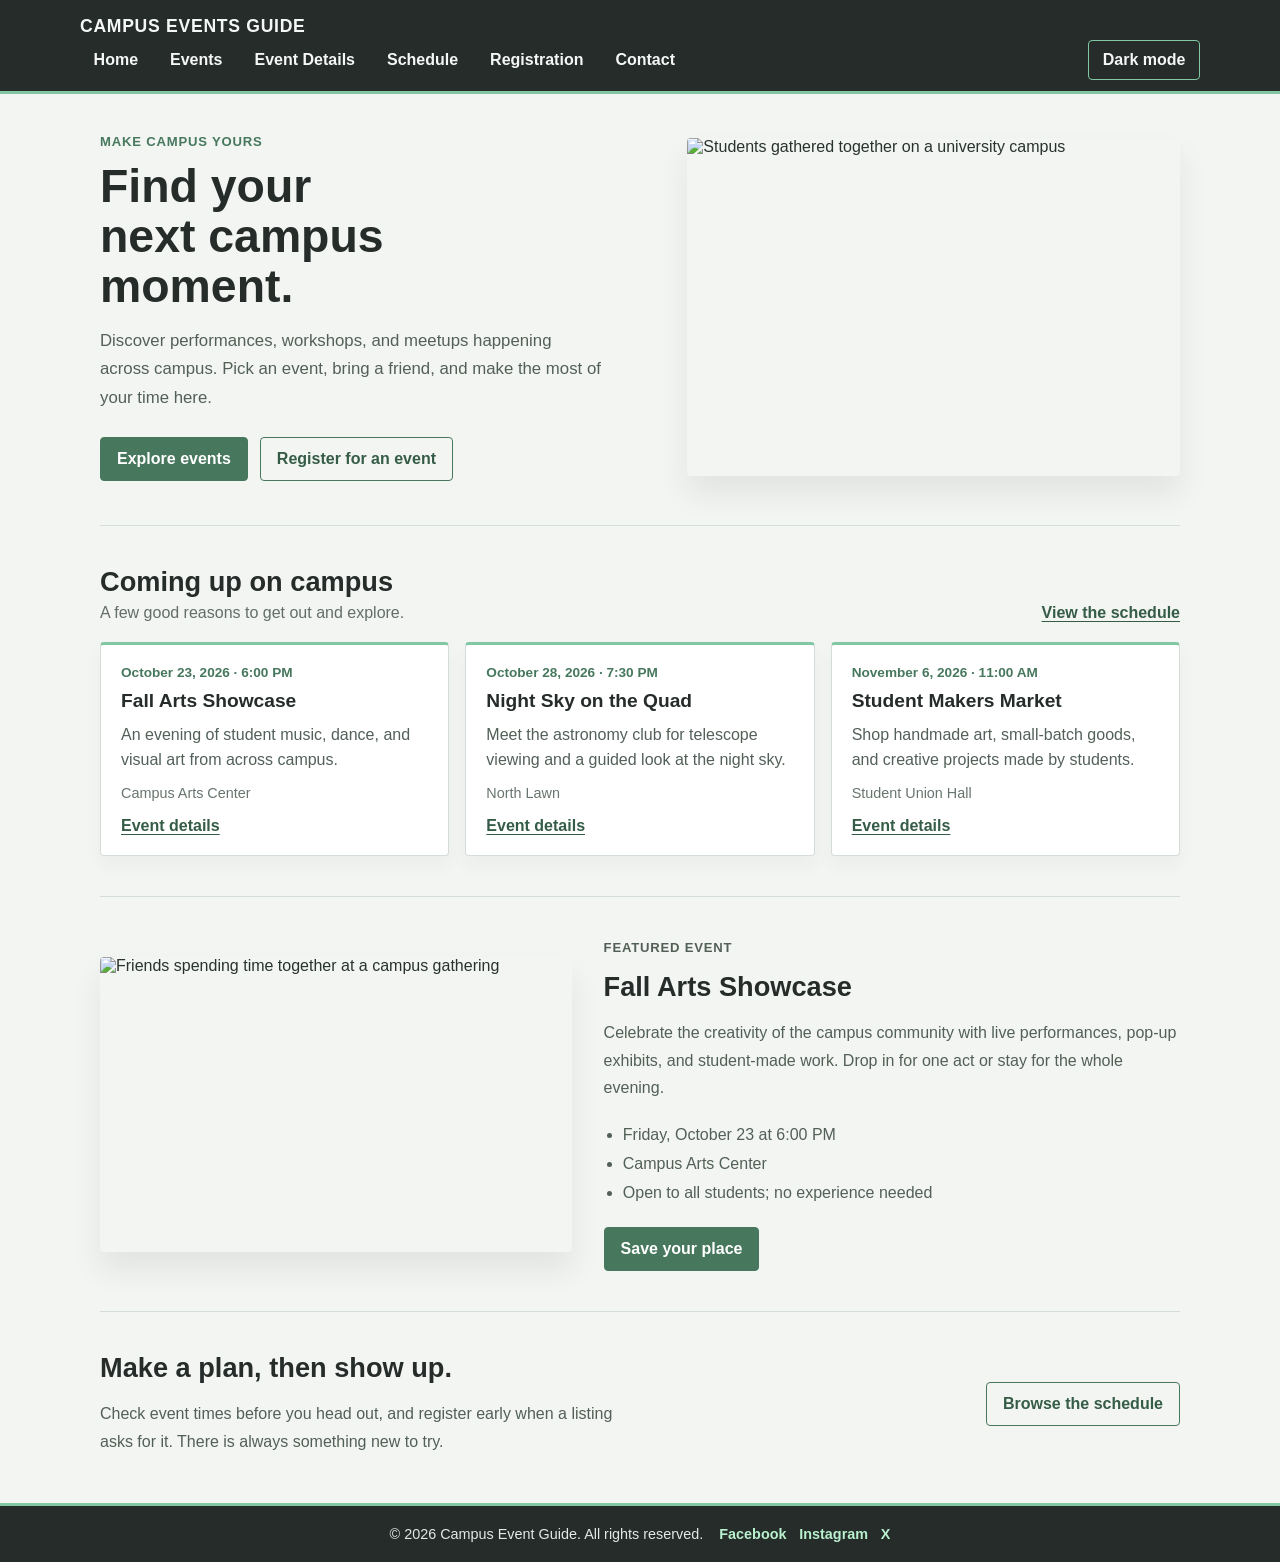
==== commit d65cf948: "Finished Event, Event details and contact pages" ====
--- a/index.html
+++ b/index.html
@@ -18,6 +18,7 @@
                 <li><a href="event-details.html">Event Details</a></li>
                 <li><a href="schedule.html">Schedule</a></li>
                 <li><a href="registration.html">Registration</a></li>
+                <li><a href="contact.html">Contact</a></li>
             </ul>
             <label class="theme-toggle" for="theme-toggle">
                 <input id="theme-toggle" type="checkbox" aria-label="Toggle dark mode">
@@ -97,7 +98,7 @@
     </main>
     <footer class="footer">
         <div class="footer-content">
-            <p>&copy; 2024 Campus Event Guide. All rights reserved.</p>
+            <p>&copy; 2026 Campus Event Guide. All rights reserved.</p>
             <ul class="social-links" aria-label="Social media links">
                 <li><a href="https://www.facebook.com" target="_blank" rel="noreferrer">Facebook</a></li>
                 <li><a href="https://www.instagram.com" target="_blank" rel="noreferrer">Instagram</a></li>
--- a/style.css
+++ b/style.css
@@ -136,6 +136,196 @@
     color: var(--text);
 }
 
+.content-page {
+    width: min(1120px, 100%);
+    flex: 1;
+    margin: 0 auto;
+    padding: 2.5rem 1.25rem 3rem;
+    color: var(--text);
+}
+
+.page-intro {
+    max-width: 760px;
+    padding-bottom: 2rem;
+    border-bottom: 1px solid var(--border);
+}
+
+.page-intro h1 {
+    margin: 0;
+    color: #252c2a;
+    font-size: clamp(2.2rem, 4vw, 2.9rem);
+    line-height: 1.08;
+}
+
+.page-intro > p:last-child {
+    max-width: 62ch;
+    margin: 1rem 0 0;
+    color: var(--muted);
+    font-size: 1.05rem;
+    line-height: 1.7;
+}
+
+.content-section {
+    padding: 2.5rem 0;
+    border-bottom: 1px solid var(--border);
+}
+
+.page-cta {
+    padding-top: 2rem;
+}
+
+.detail-list {
+    display: grid;
+    gap: 1.25rem;
+}
+
+.detail-card,
+.contact-info,
+.contact-form {
+    padding: 1.5rem;
+    border: 1px solid var(--border);
+    border-radius: 4px;
+    background: var(--surface);
+    box-shadow: 0 10px 18px rgba(40, 51, 46, 0.04);
+}
+
+.detail-card {
+    scroll-margin-top: 10rem;
+}
+
+.detail-heading {
+    display: flex;
+    align-items: baseline;
+    justify-content: space-between;
+    flex-wrap: wrap;
+    gap: 0.25rem 1rem;
+}
+
+.detail-heading .event-place {
+    margin: 0;
+}
+
+.detail-card h2,
+.contact-info h2 {
+    margin: 0.35rem 0 0.75rem;
+    color: #252c2a;
+    font-size: 1.55rem;
+}
+
+.detail-card > p,
+.contact-info > p,
+.contact-note p {
+    color: var(--muted);
+    line-height: 1.65;
+}
+
+.event-facts {
+    display: grid;
+    grid-template-columns: repeat(2, minmax(0, 1fr));
+    gap: 1rem;
+    margin: 1.25rem 0;
+}
+
+.event-facts div {
+    padding: 0.9rem;
+    border-left: 3px solid var(--accent-soft);
+    background: var(--surface-alt);
+}
+
+.event-facts dt {
+    color: var(--accent-strong);
+    font-weight: 700;
+}
+
+.event-facts dd {
+    margin: 0.35rem 0 0;
+    color: var(--muted);
+    line-height: 1.5;
+}
+
+.back-link {
+    margin: 1.5rem 0 0;
+}
+
+.contact-layout {
+    display: grid;
+    grid-template-columns: 0.85fr 1.15fr;
+    align-items: start;
+    gap: 1.5rem;
+    padding-top: 2rem;
+}
+
+.contact-info h2 {
+    margin-top: 0;
+}
+
+.contact-note {
+    margin-top: 1.5rem;
+    padding-top: 1rem;
+    border-top: 1px solid var(--border);
+}
+
+.contact-note h3 {
+    margin: 0;
+    color: #252c2a;
+    font-size: 1.05rem;
+}
+
+.contact-note p {
+    margin-bottom: 0;
+}
+
+.contact-form {
+    display: grid;
+    gap: 1rem;
+}
+
+.form-note {
+    margin: 0;
+    color: var(--muted);
+    font-size: 0.92rem;
+    line-height: 1.5;
+}
+
+.form-field {
+    display: grid;
+    gap: 0.4rem;
+}
+
+.form-field label {
+    color: var(--text);
+    font-weight: 700;
+}
+
+.form-field input,
+.form-field select,
+.form-field textarea {
+    width: 100%;
+    padding: 0.7rem 0.75rem;
+    border: 1px solid var(--border);
+    border-radius: 4px;
+    background: var(--surface);
+    color: var(--text);
+    font: inherit;
+}
+
+.form-field textarea {
+    resize: vertical;
+}
+
+.form-field input:focus,
+.form-field select:focus,
+.form-field textarea:focus {
+    outline: 2px solid var(--accent);
+    outline-offset: 2px;
+}
+
+.contact-form .action-link:disabled {
+    width: fit-content;
+    cursor: not-allowed;
+    opacity: 0.65;
+}
+
 .home-intro {
     display: grid;
     grid-template-columns: 1fr 0.9fr;
@@ -396,8 +586,15 @@
     color: #e4e9e6;
 }
 
+body:has(#theme-toggle:checked) .content-page {
+    color: #e4e9e6;
+}
+
 body:has(#theme-toggle:checked) .home-intro,
-body:has(#theme-toggle:checked) .home-section {
+body:has(#theme-toggle:checked) .home-section,
+body:has(#theme-toggle:checked) .page-intro,
+body:has(#theme-toggle:checked) .content-section,
+body:has(#theme-toggle:checked) .contact-note {
     border-color: #39463e;
 }
 
@@ -407,6 +604,22 @@
 body:has(#theme-toggle:checked) .visit-copy h2,
 body:has(#theme-toggle:checked) .event-card h3 {
     color: #f2f5f3;
+}
+
+body:has(#theme-toggle:checked) .page-intro h1,
+body:has(#theme-toggle:checked) .detail-card h2,
+body:has(#theme-toggle:checked) .contact-info h2,
+body:has(#theme-toggle:checked) .contact-note h3 {
+    color: #f2f5f3;
+}
+
+body:has(#theme-toggle:checked) .page-intro > p:last-child,
+body:has(#theme-toggle:checked) .detail-card > p,
+body:has(#theme-toggle:checked) .contact-info > p,
+body:has(#theme-toggle:checked) .contact-note p,
+body:has(#theme-toggle:checked) .event-facts dd,
+body:has(#theme-toggle:checked) .form-note {
+    color: #c1cbc4;
 }
 
 body:has(#theme-toggle:checked) .home-intro p:not(.eyebrow),
@@ -430,6 +643,33 @@
     background-color: #222b26;
 }
 
+body:has(#theme-toggle:checked) .detail-card,
+body:has(#theme-toggle:checked) .contact-info,
+body:has(#theme-toggle:checked) .contact-form {
+    border-color: #405047;
+    background-color: #222b26;
+}
+
+body:has(#theme-toggle:checked) .event-facts div {
+    background-color: #2b3730;
+}
+
+body:has(#theme-toggle:checked) .event-facts dt {
+    color: #b9e9ca;
+}
+
+body:has(#theme-toggle:checked) .form-field input,
+body:has(#theme-toggle:checked) .form-field select,
+body:has(#theme-toggle:checked) .form-field textarea {
+    border-color: #526158;
+    background-color: #171d19;
+    color: #e4e9e6;
+}
+
+body:has(#theme-toggle:checked) .form-field label {
+    color: #e4e9e6;
+}
+
 body:has(#theme-toggle:checked) .event-place {
     color: #aab7ae;
 }
@@ -447,9 +687,14 @@
 
 @media (max-width: 760px) {
     .home-intro,
-    .feature-row {
+    .feature-row,
+    .contact-layout {
         grid-template-columns: 1fr;
         gap: 1.5rem;
+    }
+
+    .event-facts {
+        grid-template-columns: 1fr;
     }
 
     .home-intro h1 {
